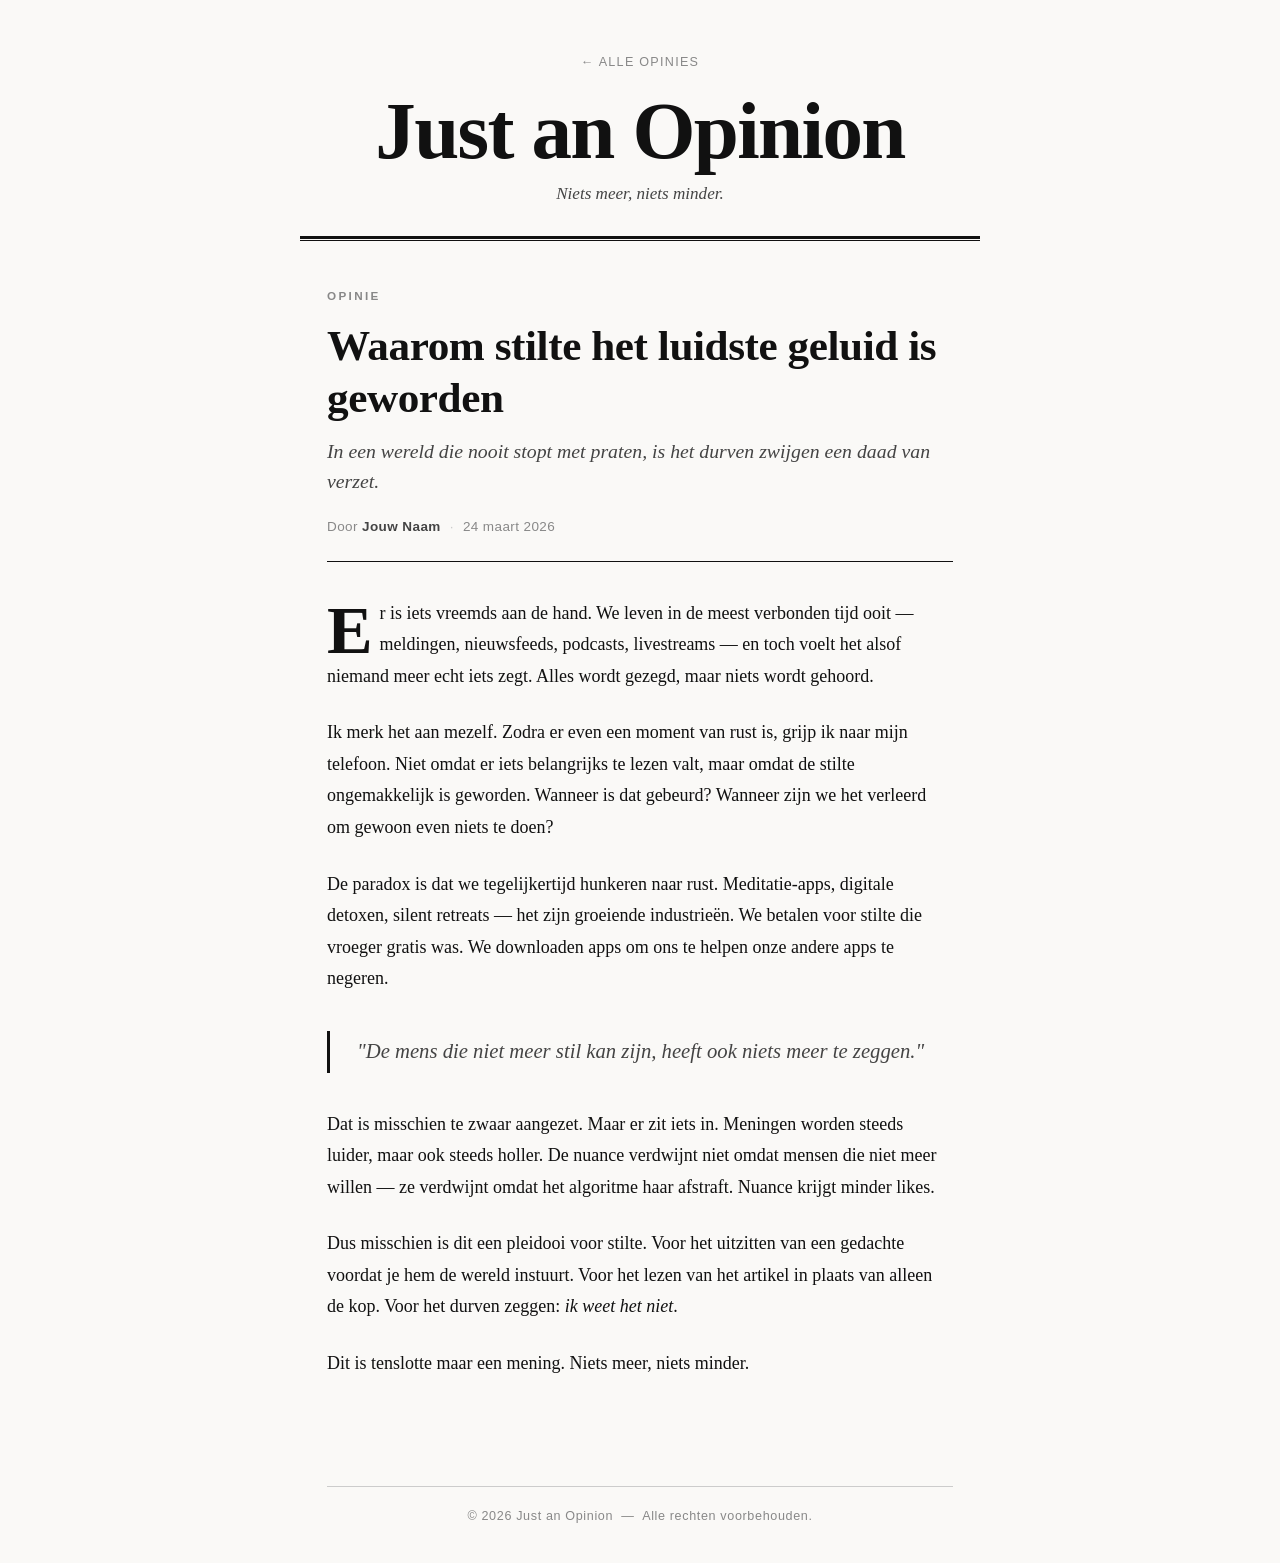
==== articles/stilte.html @ 45eb6edd "eerste versie" ====
<!DOCTYPE html>
<html lang="nl">
<head>
  <meta charset="UTF-8" />
  <meta name="viewport" content="width=device-width, initial-scale=1.0" />
  <title>Waarom stilte het luidste geluid is geworden — Just an Opinion</title>
  <link rel="stylesheet" href="../style.css" />
</head>
<body>

  <header class="masthead">
    <div class="masthead-inner">
      <a href="../index.html" class="back-link">&larr; Alle opinies</a>
      <h1 class="site-title"><a href="../index.html">Just an Opinion</a></h1>
      <p class="tagline">Niets meer, niets minder.</p>
    </div>
    <div class="masthead-rule"></div>
  </header>

  <main class="container">
    <article class="opinion">

      <header class="article-header">
        <p class="label">Opinie</p>
        <h2 class="article-title">Waarom stilte het luidste geluid is geworden</h2>
        <p class="article-subtitle">
          In een wereld die nooit stopt met praten, is het durven zwijgen een daad van verzet.
        </p>
        <div class="article-meta">
          <span class="author">Door <strong>Jouw Naam</strong></span>
          <span class="dot">&middot;</span>
          <span class="date">24 maart 2026</span>
        </div>
        <hr class="article-divider" />
      </header>

      <div class="article-body">
        <p class="dropcap">
          Er is iets vreemds aan de hand. We leven in de meest verbonden tijd ooit — meldingen,
          nieuwsfeeds, podcasts, livestreams — en toch voelt het alsof niemand meer echt iets
          zegt. Alles wordt gezegd, maar niets wordt gehoord.
        </p>
        <p>
          Ik merk het aan mezelf. Zodra er even een moment van rust is, grijp ik naar mijn
          telefoon. Niet omdat er iets belangrijks te lezen valt, maar omdat de stilte ongemakkelijk
          is geworden. Wanneer is dat gebeurd? Wanneer zijn we het verleerd om gewoon even niets
          te doen?
        </p>
        <p>
          De paradox is dat we tegelijkertijd hunkeren naar rust. Meditatie-apps,
          digitale detoxen, silent retreats — het zijn groeiende industrieën. We betalen
          voor stilte die vroeger gratis was. We downloaden apps om ons te helpen onze
          andere apps te negeren.
        </p>
        <blockquote>
          "De mens die niet meer stil kan zijn, heeft ook niets meer te zeggen."
        </blockquote>
        <p>
          Dat is misschien te zwaar aangezet. Maar er zit iets in. Meningen worden steeds luider,
          maar ook steeds holler. De nuance verdwijnt niet omdat mensen die niet meer willen —
          ze verdwijnt omdat het algoritme haar afstraft. Nuance krijgt minder likes.
        </p>
        <p>
          Dus misschien is dit een pleidooi voor stilte. Voor het uitzitten van een gedachte
          voordat je hem de wereld instuurt. Voor het lezen van het artikel in plaats van
          alleen de kop. Voor het durven zeggen: <em>ik weet het niet</em>.
        </p>
        <p>
          Dit is tenslotte maar een mening. Niets meer, niets minder.
        </p>
      </div>

    </article>
  </main>

  <footer class="site-footer">
    <div class="container">
      <hr />
      <p>&copy; 2026 Just an Opinion &nbsp;&mdash;&nbsp; Alle rechten voorbehouden.</p>
    </div>
  </footer>

</body>
</html>
---- style.css ----
/* ─── Reset & Base ─────────────────────────────────────── */
*, *::before, *::after {
  box-sizing: border-box;
  margin: 0;
  padding: 0;
}

:root {
  --ink:      #111111;
  --soft:     #444444;
  --muted:    #888888;
  --rule:     #cccccc;
  --bg:       #faf9f7;
  --serif:    'Georgia', 'Times New Roman', serif;
  --sans:     'Helvetica Neue', Arial, sans-serif;
}

html {
  font-size: 18px;
  background: var(--bg);
  color: var(--ink);
}

body {
  font-family: var(--serif);
  line-height: 1.75;
  -webkit-font-smoothing: antialiased;
}

/* ─── Layout ────────────────────────────────────────────── */
.container {
  max-width: 680px;
  margin: 0 auto;
  padding: 0 1.5rem;
}

/* ─── Masthead ──────────────────────────────────────────── */
.masthead {
  text-align: center;
  padding: 2.5rem 1.5rem 0;
}

.masthead-inner {
  max-width: 680px;
  margin: 0 auto;
}

.edition {
  font-family: var(--sans);
  font-size: 0.7rem;
  letter-spacing: 0.15em;
  text-transform: uppercase;
  color: var(--muted);
  margin-bottom: 0.75rem;
}

.site-title {
  font-family: var(--serif);
  font-size: clamp(2.4rem, 8vw, 4.5rem);
  font-weight: 700;
  letter-spacing: -0.02em;
  line-height: 1;
  color: var(--ink);
  margin-bottom: 0.4rem;
}

.tagline {
  font-family: var(--serif);
  font-style: italic;
  font-size: 0.95rem;
  color: var(--soft);
  margin-bottom: 1.5rem;
}

.masthead-rule {
  border-top: 3px solid var(--ink);
  border-bottom: 1px solid var(--ink);
  height: 5px;
  max-width: 680px;
  margin: 0 auto 2.5rem;
}

/* ─── Article Header ────────────────────────────────────── */
.opinion {
  padding-bottom: 3rem;
}

.article-header {
  margin-bottom: 2rem;
}

.label {
  font-family: var(--sans);
  font-size: 0.65rem;
  font-weight: 700;
  letter-spacing: 0.2em;
  text-transform: uppercase;
  color: var(--muted);
  margin-bottom: 0.75rem;
}

.article-title {
  font-family: var(--serif);
  font-size: clamp(1.6rem, 5vw, 2.4rem);
  font-weight: 700;
  line-height: 1.2;
  letter-spacing: -0.01em;
  color: var(--ink);
  margin-bottom: 0.75rem;
}

.article-subtitle {
  font-family: var(--serif);
  font-style: italic;
  font-size: 1.1rem;
  color: var(--soft);
  line-height: 1.5;
  margin-bottom: 1rem;
}

.article-meta {
  font-family: var(--sans);
  font-size: 0.75rem;
  color: var(--muted);
  letter-spacing: 0.03em;
  display: flex;
  align-items: center;
  gap: 0.5rem;
}

.article-meta .author strong {
  color: var(--soft);
}

.dot {
  color: var(--rule);
}

.article-divider {
  border: none;
  border-top: 1px solid var(--ink);
  margin-top: 1.25rem;
}

/* ─── Article Body ──────────────────────────────────────── */
.article-body p {
  margin-bottom: 1.4rem;
  color: var(--ink);
  font-size: 1rem;
}

.article-body p.dropcap::first-letter {
  font-size: 3.8rem;
  font-weight: 700;
  line-height: 0.8;
  float: left;
  margin-right: 0.1em;
  margin-top: 0.08em;
  font-family: var(--serif);
  color: var(--ink);
}

.article-body blockquote {
  border-left: 3px solid var(--ink);
  margin: 2rem 0;
  padding: 0.25rem 0 0.25rem 1.5rem;
  font-style: italic;
  font-size: 1.15rem;
  color: var(--soft);
  line-height: 1.6;
}

.article-body em {
  font-style: italic;
}

/* ─── Footer ────────────────────────────────────────────── */
.site-footer {
  padding: 1.5rem 0 2rem;
  font-family: var(--sans);
  font-size: 0.7rem;
  color: var(--muted);
  text-align: center;
  letter-spacing: 0.05em;
}

.site-footer hr {
  border: none;
  border-top: 1px solid var(--rule);
  margin-bottom: 1rem;
  max-width: 680px;
  margin-left: auto;
  margin-right: auto;
}

/* ─── Navigation ────────────────────────────────────────── */
.back-link {
  display: inline-block;
  font-family: var(--sans);
  font-size: 0.7rem;
  letter-spacing: 0.1em;
  text-transform: uppercase;
  color: var(--muted);
  text-decoration: none;
  margin-bottom: 1rem;
}

.back-link:hover {
  color: var(--ink);
}

.site-title a {
  color: inherit;
  text-decoration: none;
}

/* ─── Featured Article ──────────────────────────────────── */
.featured {
  margin-bottom: 2.5rem;
}

.featured-link {
  display: block;
  text-decoration: none;
  color: inherit;
  padding: 1.75rem 0;
}

.featured-link:hover .featured-title {
  text-decoration: underline;
  text-underline-offset: 4px;
}

.featured-title {
  font-family: var(--serif);
  font-size: clamp(1.6rem, 5vw, 2.2rem);
  font-weight: 700;
  line-height: 1.2;
  letter-spacing: -0.01em;
  color: var(--ink);
  margin: 0.5rem 0 0.75rem;
}

.featured-excerpt {
  font-family: var(--serif);
  font-style: italic;
  font-size: 1.05rem;
  color: var(--soft);
  line-height: 1.5;
  margin-bottom: 1rem;
}

.read-more {
  color: var(--soft);
  font-style: italic;
}

.section-rule {
  border: none;
  border-top: 1px solid var(--rule);
}

/* ─── Archive ────────────────────────────────────────────── */
.archive {
  padding: 2rem 0 3rem;
}

.archive-title {
  font-family: var(--sans);
  font-size: 0.65rem;
  font-weight: 700;
  letter-spacing: 0.2em;
  text-transform: uppercase;
  color: var(--muted);
  margin-bottom: 1.25rem;
}

.article-list {
  list-style: none;
}

.article-item {
  border-bottom: 1px solid var(--rule);
}

.article-item-link {
  display: flex;
  gap: 1.5rem;
  align-items: baseline;
  padding: 0.85rem 0;
  text-decoration: none;
  color: inherit;
}

.article-item-link:hover .item-title {
  text-decoration: underline;
  text-underline-offset: 3px;
}

.item-date {
  font-family: var(--sans);
  font-size: 0.72rem;
  color: var(--muted);
  white-space: nowrap;
  min-width: 6rem;
}

.item-title {
  font-family: var(--serif);
  font-size: 1rem;
  color: var(--ink);
  line-height: 1.4;
}

/* ─── Responsive ────────────────────────────────────────── */
@media (max-width: 480px) {
  html { font-size: 16px; }
  .masthead { padding-top: 1.75rem; }
  .article-item-link { flex-direction: column; gap: 0.2rem; }
  .item-date { min-width: unset; }
}
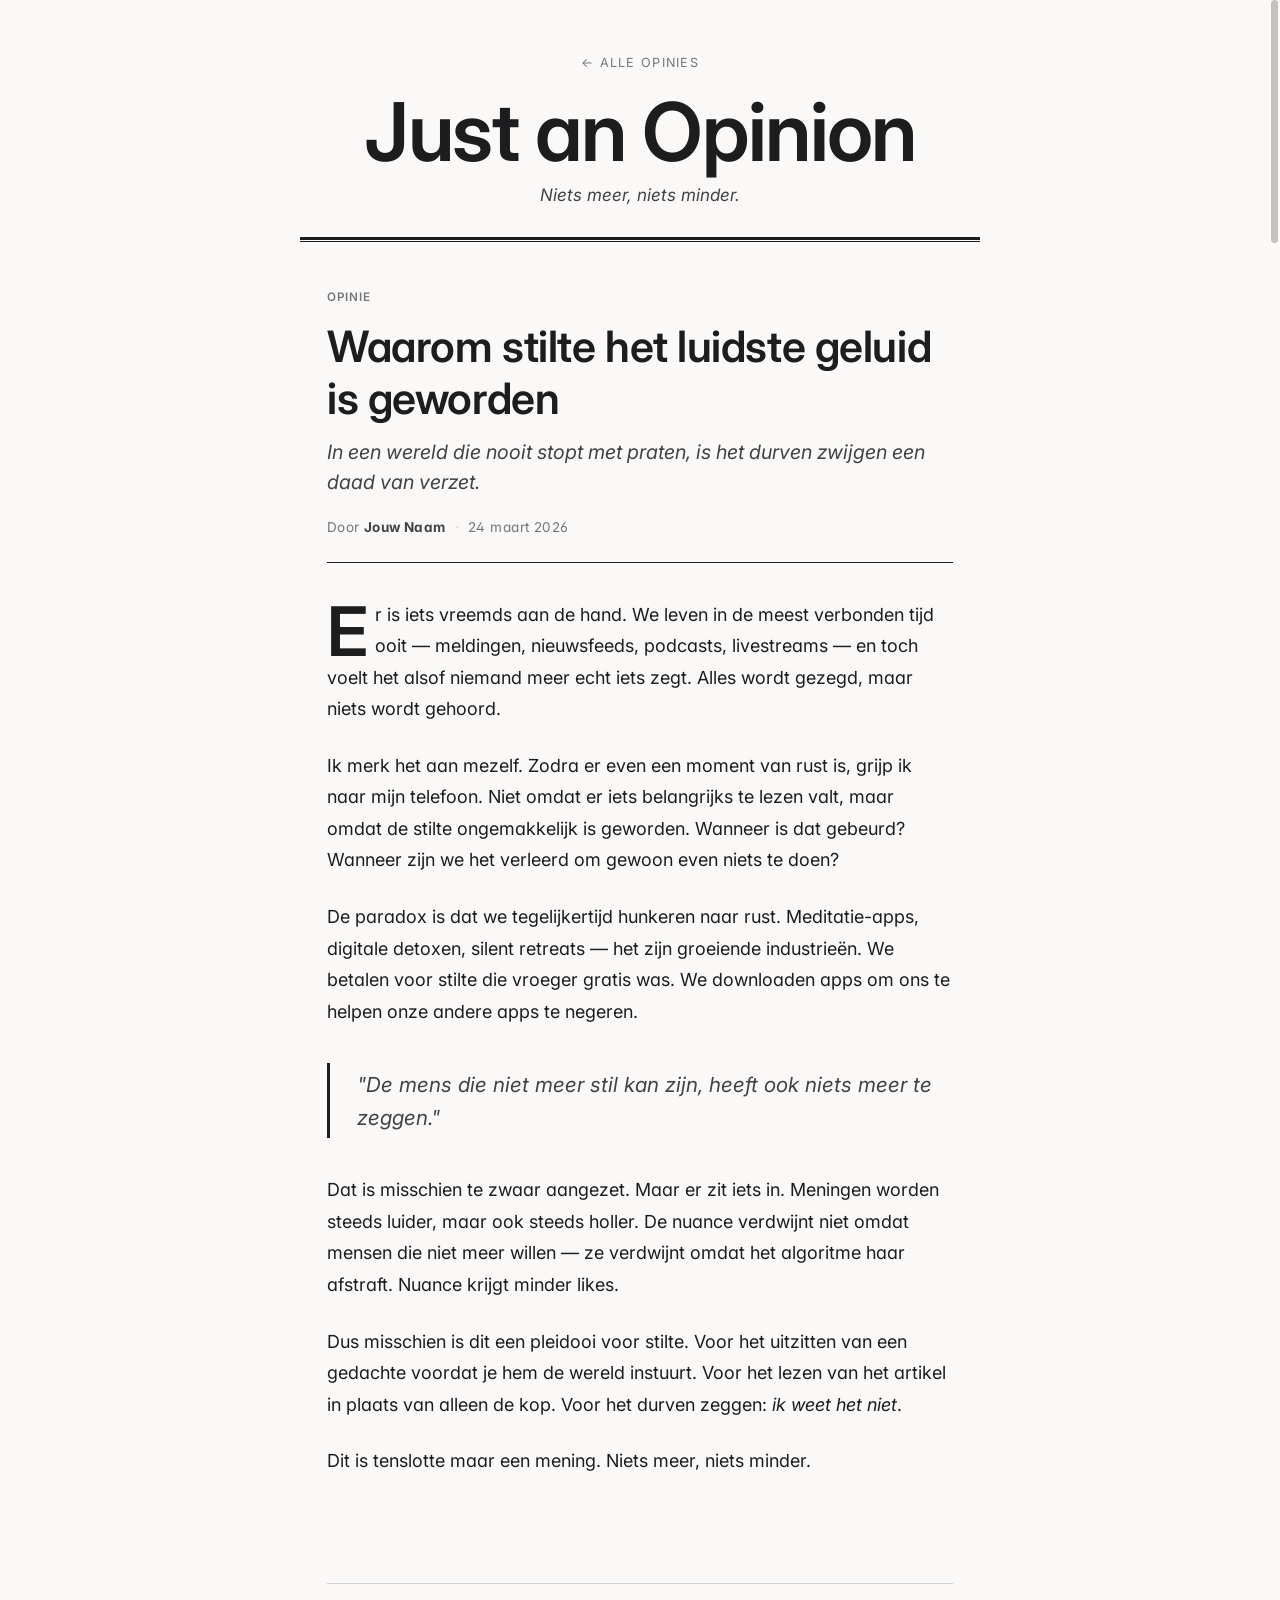
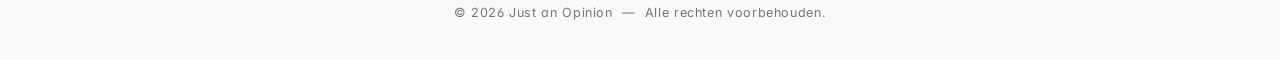
==== commit 0a2a4f47: "Apple-luxe feel zoals justmyplan: Apple-grijstinten, rondere hoeken, gelijke koppen en eigen scrollb" ====
--- a/articles/stilte.html
+++ b/articles/stilte.html
@@ -5,6 +5,7 @@
   <meta name="viewport" content="width=device-width, initial-scale=1.0" />
   <title>Waarom stilte het luidste geluid is geworden — Just an Opinion</title>
   <link rel="stylesheet" href="../style.css" />
+  <script type="module" src="../scrollThumbs.js"></script>
 </head>
 <body>
 
--- a/style.css
+++ b/style.css
@@ -1,3 +1,5 @@
+@import url("apple.css");
+
 /* ─── Reset & Base ─────────────────────────────────────── */
 *, *::before, *::after {
   box-sizing: border-box;
@@ -6,13 +8,13 @@
 }
 
 :root {
-  --ink:      #111111;
-  --soft:     #444444;
-  --muted:    #888888;
-  --rule:     #cccccc;
+  --ink:      #1d1d1f;
+  --soft:     #424245;
+  --muted:    #76767b;
+  --rule:     #d1d1d6;
   --bg:       #faf9f7;
-  --serif:    'Georgia', 'Times New Roman', serif;
-  --sans:     'Helvetica Neue', Arial, sans-serif;
+  --serif:    var(--font-display);
+  --sans:     var(--font-sans);
 }
 
 html {
@@ -48,7 +50,7 @@
 .edition {
   font-family: var(--sans);
   font-size: 0.7rem;
-  letter-spacing: 0.15em;
+  letter-spacing: .06em;
   text-transform: uppercase;
   color: var(--muted);
   margin-bottom: 0.75rem;
@@ -57,7 +59,7 @@
 .site-title {
   font-family: var(--serif);
   font-size: clamp(2.4rem, 8vw, 4.5rem);
-  font-weight: 700;
+  font-weight: 600;
   letter-spacing: -0.02em;
   line-height: 1;
   color: var(--ink);
@@ -92,8 +94,8 @@
 .label {
   font-family: var(--sans);
   font-size: 0.65rem;
-  font-weight: 700;
-  letter-spacing: 0.2em;
+  font-weight: 600;
+  letter-spacing: .06em;
   text-transform: uppercase;
   color: var(--muted);
   margin-bottom: 0.75rem;
@@ -102,7 +104,7 @@
 .article-title {
   font-family: var(--serif);
   font-size: clamp(1.6rem, 5vw, 2.4rem);
-  font-weight: 700;
+  font-weight: 600;
   line-height: 1.2;
   letter-spacing: -0.01em;
   color: var(--ink);
@@ -151,7 +153,7 @@
 
 .article-body p.dropcap::first-letter {
   font-size: 3.8rem;
-  font-weight: 700;
+  font-weight: 600;
   line-height: 0.8;
   float: left;
   margin-right: 0.1em;
@@ -234,7 +236,7 @@
 .featured-title {
   font-family: var(--serif);
   font-size: clamp(1.6rem, 5vw, 2.2rem);
-  font-weight: 700;
+  font-weight: 600;
   line-height: 1.2;
   letter-spacing: -0.01em;
   color: var(--ink);
@@ -268,8 +270,8 @@
 .archive-title {
   font-family: var(--sans);
   font-size: 0.65rem;
-  font-weight: 700;
-  letter-spacing: 0.2em;
+  font-weight: 600;
+  letter-spacing: .06em;
   text-transform: uppercase;
   color: var(--muted);
   margin-bottom: 1.25rem;
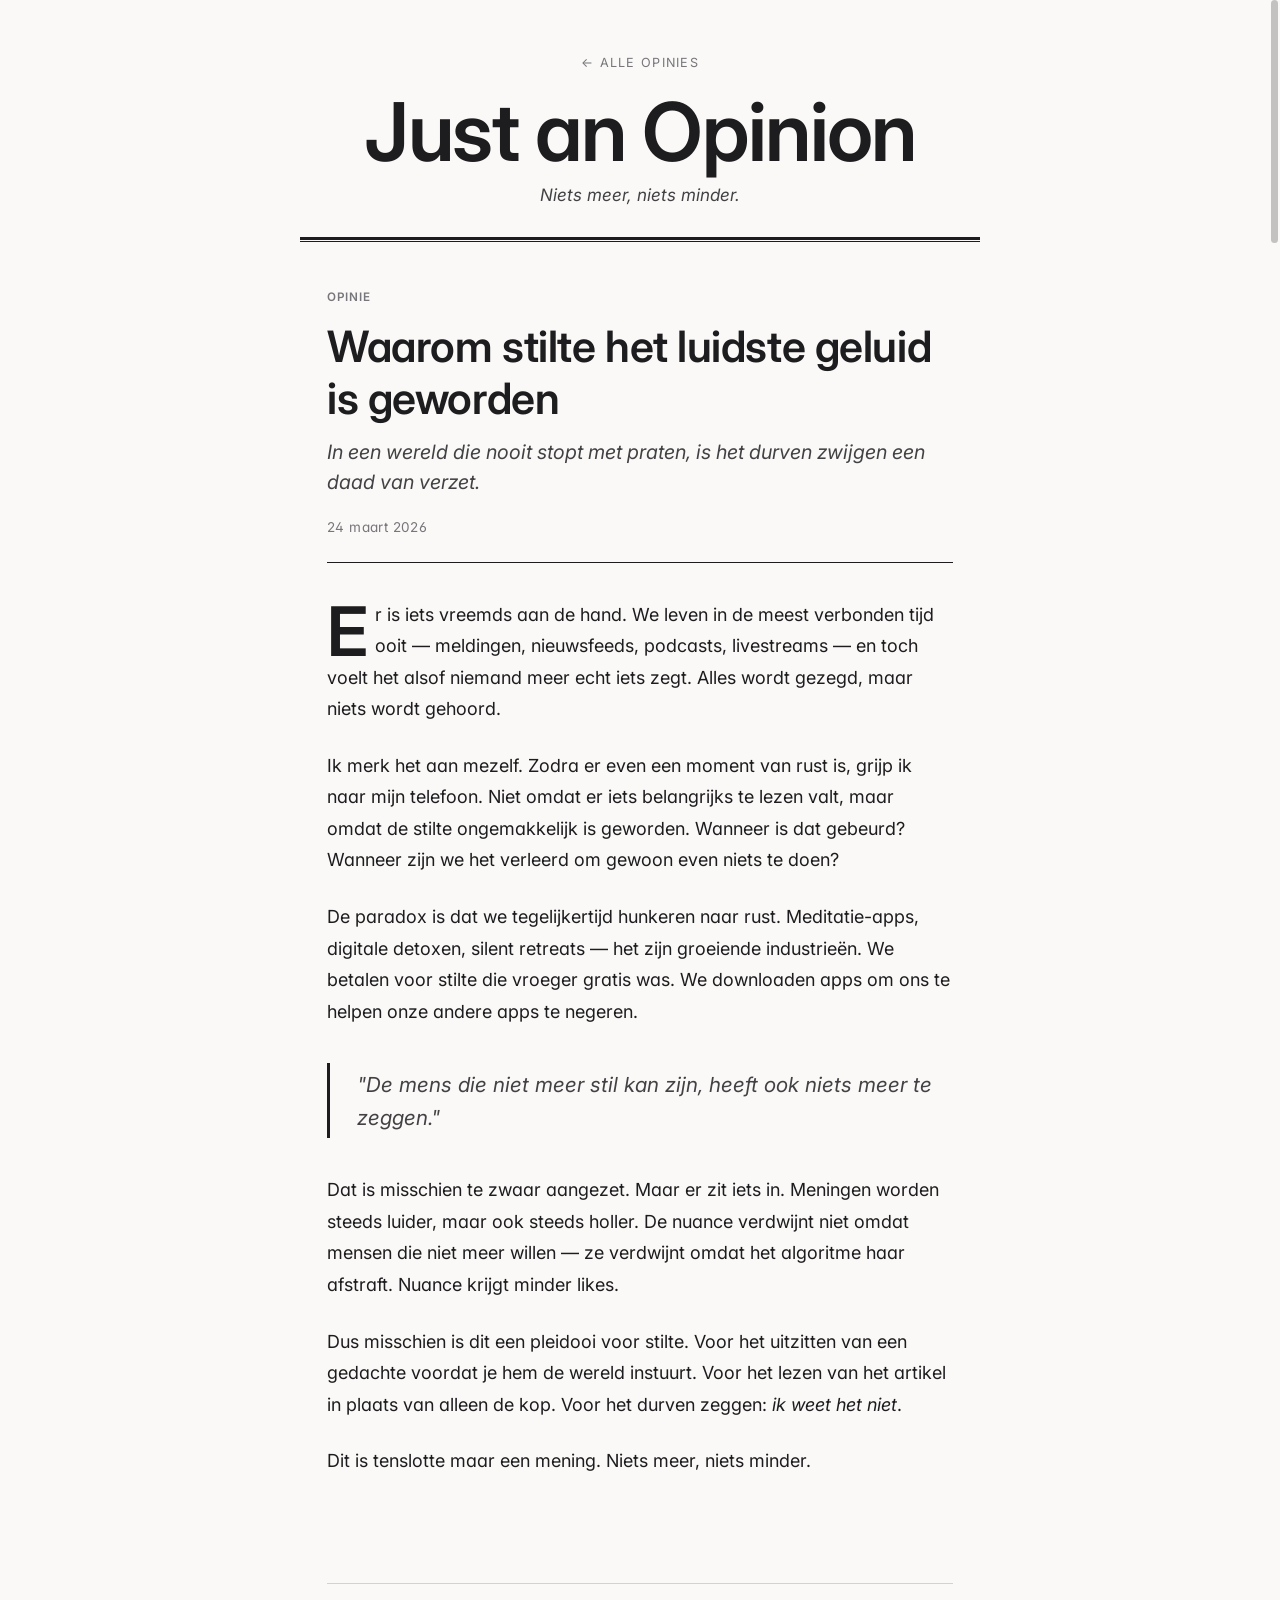
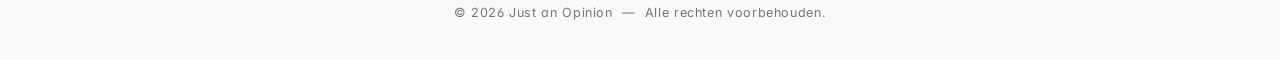
==== commit 051d3b0c: "llms.txt toegevoegd, placeholder-auteur weggehaald Co-Authored-By: Claude Opus 5.5 <noreply@anthropi" ====
--- a/articles/stilte.html
+++ b/articles/stilte.html
@@ -28,8 +28,6 @@
           In een wereld die nooit stopt met praten, is het durven zwijgen een daad van verzet.
         </p>
         <div class="article-meta">
-          <span class="author">Door <strong>Jouw Naam</strong></span>
-          <span class="dot">&middot;</span>
           <span class="date">24 maart 2026</span>
         </div>
         <hr class="article-divider" />
